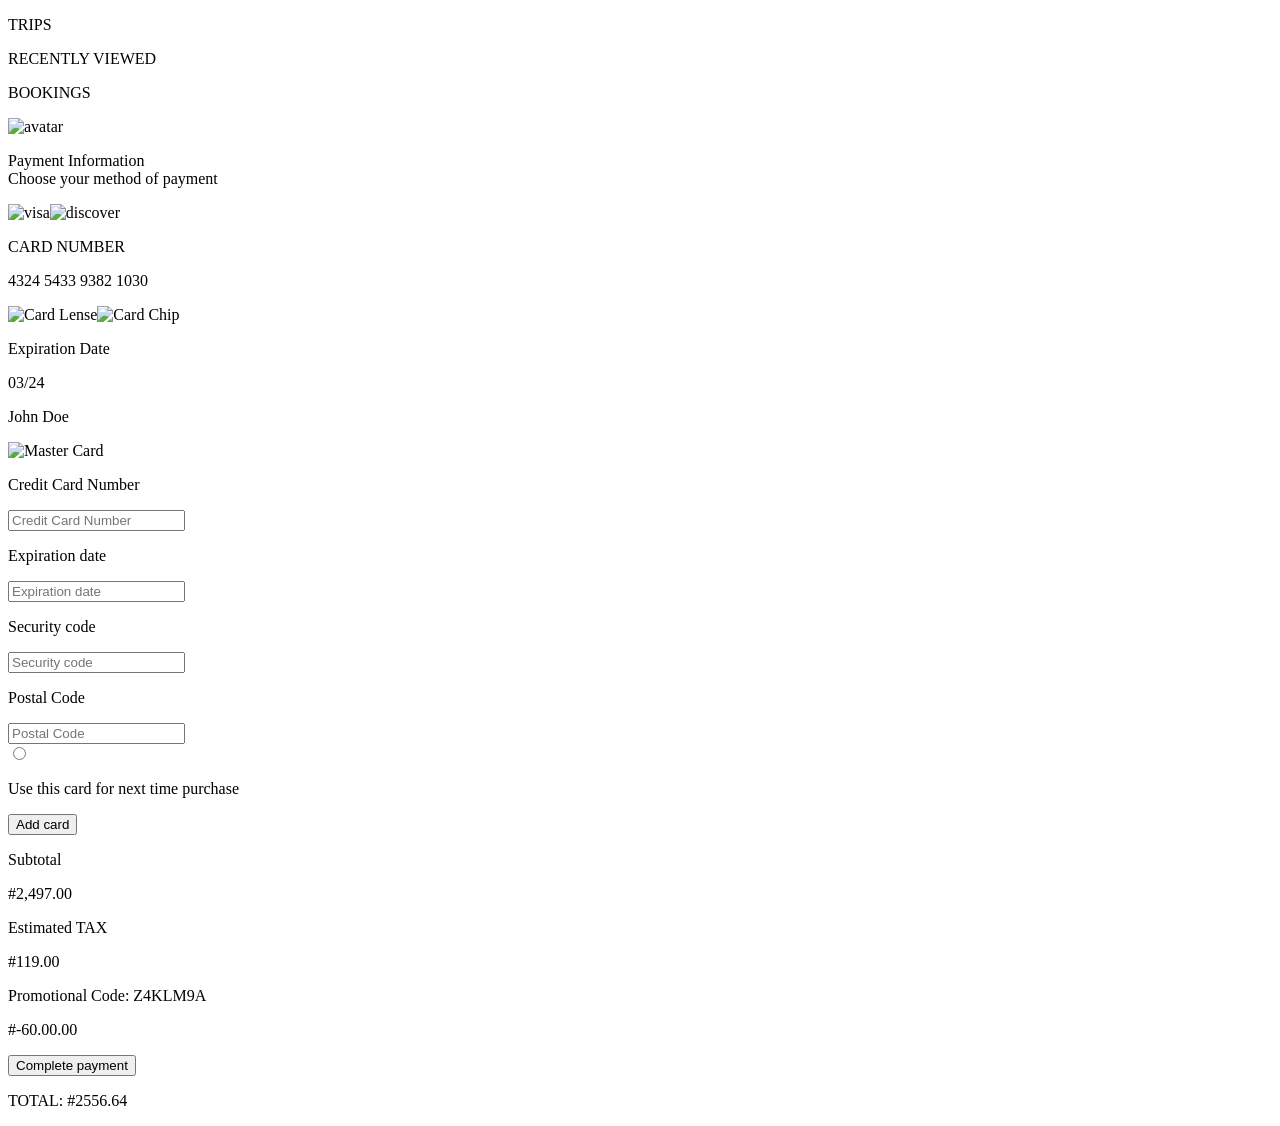
==== index.html @ 4fc75825 "Add files via upload" ====
<!DOCTYPE html>
<html lang="en">
  <head>
    <meta charset="UTF-8" />
    <meta http-equiv="X-UA-Compatible" content="IE=edge" />
    <meta name="viewport" content="width=device-width, initial-scale=1.0" />
    <link rel="stylesheet" href="style.css" />
    <script src="main.js" defer></script>
    <title>Assessment</title>
  </head>
  <body>
    <div class="container">
      <section class="header">
        <div class="headerLink">
          <p>TRIPS</p>
          <p>RECENTLY VIEWED</p>
          <p>BOOKINGS</p>
          <img src="./img/avatar.png" alt="avatar" />
        </div>
      </section>
      <section class="cardBody">
        <div class="cardBody-header">
          <p>
            Payment Information <br />
            <span>Choose your method of payment</span>
          </p>
          <div class="paymentMethod">
            <img src="./img/visa.jpg" alt="visa" /><img
              src="./img/discover.png"
              alt="discover"
            /><img src="./img/paypal.png" alt="" />
          </div>
        </div>
        <div class="cardBody-body">
          <div class="card">
            <p>CARD NUMBER</p>
            <p>4324 5433 9382 1030</p>
            <p class="halfCircle"></p>
            <div class="lense-chip">
                <img src="./img/lenses.png" alt="Card Lense" /><img src="./img/chip.png" alt="Card Chip" />
            </div>
            <p>Expiration Date</p>
            <p>03/24</p>
            <div class="cardBodyFooter">
              <p>John Doe</p>
              <img src="./img/masterCard.png" alt="Master Card" />
            </div>
          </div>
          <div class="cardDetails">
            <div class="groupInput">
                <div class="input-container">
                    <p>Credit Card Number</p>
                    <div class="inputContainer">
                      <input type="text" placeholder="Credit Card Number" />
                    </div>
                  </div>

              <div class="input-container">
                <p>Expiration date</p>
                <div class="inputContainer">
                  <input type="text" placeholder="Expiration date" />
                </div>
              </div>
            </div>
            <div class="groupInput">
              <div class="input-container">
                <p>Security code</p>
                <div class="inputContainer">
                  <input type="text" placeholder="Security code" />
                </div>
              </div>
              <div class="input-container">
                <p>Postal Code</p>
                <div class="inputContainer">
                  <input type="text" placeholder="Postal Code" />
                </div>
              </div>
            </div>
            <div class="option">
              <input type="radio" />
              <p>Use this card for next time purchase</p>
            </div>
            <button class="addCard">Add card</button>
          </div>
        </div>
      </section>
      <section class="cardFooter">
        <div>
          <p>Subtotal</p>
          <p>#2,497.00</p>
        </div>
        <div>
          <p>Estimated TAX</p>
          <p>#119.00</p>
        </div>
        <div>
          <p>Promotional Code: Z4KLM9A</p>
          <p>#-60.00.00</p>
        </div>
      </section>
      <section class="footer">
        <button class="completeBtn">Complete payment</button>
        <p>TOTAL: #2556.64</p>
      </section>
    </div>
  </body>
</html>
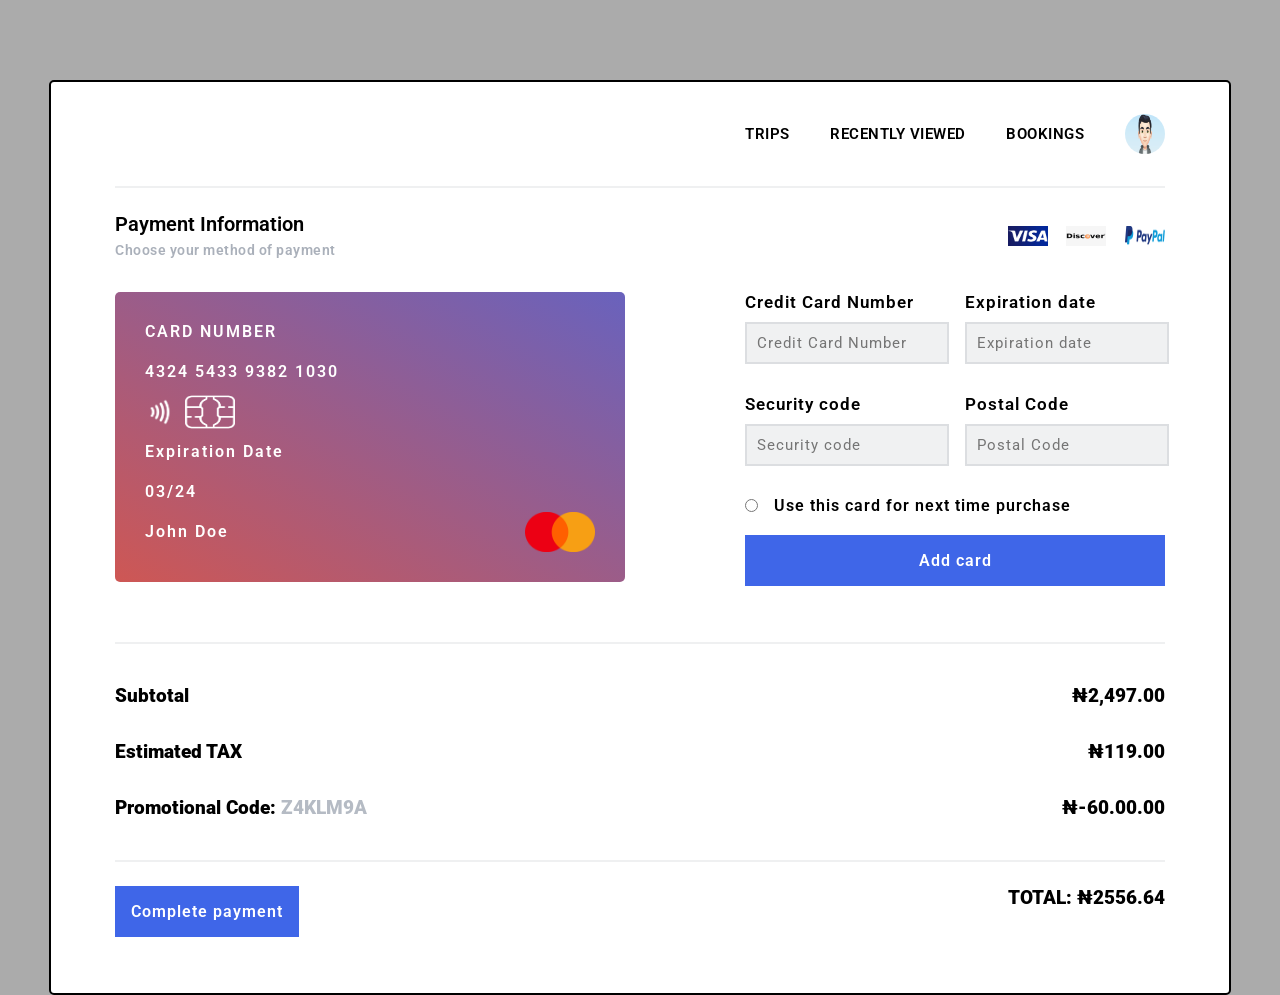
==== commit cc6f33e1: "Update index.html" ====
--- a/index.html
+++ b/index.html
@@ -37,7 +37,10 @@
             <p>4324 5433 9382 1030</p>
             <p class="halfCircle"></p>
             <div class="lense-chip">
-                <img src="./img/lenses.png" alt="Card Lense" /><img src="./img/chip.png" alt="Card Chip" />
+              <img src="./img/lenses.png" alt="Card Lense" /><img
+                src="./img/chip.png"
+                alt="Card Chip"
+              />
             </div>
             <p>Expiration Date</p>
             <p>03/24</p>
@@ -48,13 +51,12 @@
           </div>
           <div class="cardDetails">
             <div class="groupInput">
-                <div class="input-container">
-                    <p>Credit Card Number</p>
-                    <div class="inputContainer">
-                      <input type="text" placeholder="Credit Card Number" />
-                    </div>
-                  </div>
-
+              <div class="input-container">
+                <p>Credit Card Number</p>
+                <div class="inputContainer">
+                  <input type="text" placeholder="Credit Card Number" />
+                </div>
+              </div>
               <div class="input-container">
                 <p>Expiration date</p>
                 <div class="inputContainer">
@@ -80,27 +82,27 @@
               <input type="radio" />
               <p>Use this card for next time purchase</p>
             </div>
-            <button class="addCard">Add card</button>
+            <button class="addCardBtn">Add card</button>
           </div>
         </div>
       </section>
       <section class="cardFooter">
-        <div>
+        <div class="cardFooter-subtotal">
           <p>Subtotal</p>
-          <p>#2,497.00</p>
+          <p>&#8358;2,497.00</p>
         </div>
-        <div>
+        <div class="cardFooter-estimatedTax">
           <p>Estimated TAX</p>
-          <p>#119.00</p>
+          <p>&#8358;119.00</p>
         </div>
-        <div>
-          <p>Promotional Code: Z4KLM9A</p>
-          <p>#-60.00.00</p>
+        <div class="cardFooter-promotional">
+          <p>Promotional Code: <span>Z4KLM9A</span></p>
+          <p>&#8358;-60.00.00</p>
         </div>
       </section>
       <section class="footer">
         <button class="completeBtn">Complete payment</button>
-        <p>TOTAL: #2556.64</p>
+        <p>TOTAL: &#8358;2556.64</p>
       </section>
     </div>
   </body>
--- a/style.css
+++ b/style.css
@@ -0,0 +1,250 @@
+@import url("https://fonts.googleapis.com/css2?family=Oswald:wght@300&family=Roboto&display=swap");
+* {
+  margin: 0;
+  padding: 0;
+  font-family: Roboto;
+}
+
+.addCardBtn,
+.completeBtn {
+  background: #3f66e8;
+  border: none;
+  color: #fff;
+  cursor: pointer;
+  font-size: 16px;
+  font-weight: 600;
+  letter-spacing: 1px;
+  outline: none;
+  padding: 1rem;
+  transition: 0.2s ease all;
+}
+
+.addCardBtn:hover {
+  background: #4563c4;
+}
+
+body {
+  background-color: #ababab;
+  width: 100vw;
+  height: 100vh;
+}
+
+.card {
+  background-image: linear-gradient(to right top, #ce5754, #6962bd);
+  color: #fff;
+  width: 450px;
+  font-weight: 600;
+  height: 250px;
+  padding: 20px 30px;
+  border-radius: 5px;
+  line-height: 40px;
+  letter-spacing: 2px;
+}
+
+.cardBody {
+  border-top: 2px solid #eff0f1;
+  border-bottom: 2px solid #eff0f1;
+  padding: 1.5rem 0;
+}
+
+.cardBody-body {
+  display: flex;
+  justify-content: space-between;
+  align-items: flex-start;
+  margin: 2rem 0;
+}
+
+.cardBody-header {
+  display: flex;
+  justify-content: space-between;
+  align-items: center;
+}
+
+.cardBody-header p {
+  font-size: 20px;
+  font-weight: 600;
+}
+
+.cardBody-header span {
+  font-size: 0.9rem;
+  font-weight: normal;
+  letter-spacing: 0.5px;
+  font-weight: 600;
+  color: #aab0ba;
+}
+
+.cardBodyFooter {
+  display: flex;
+  justify-content: space-between;
+  align-items: center;
+}
+
+.cardFooter-subtotal,
+.cardFooter-estimatedTax,
+.cardFooter-promotional {
+  display: flex;
+  font-size: 1.2rem;
+  font-weight: 900;
+  justify-content: space-between;
+  line-height: 3.5rem;
+}
+
+.cardFooter-promotional span {
+  color: #b5bbc4;
+}
+
+.cardBodyFooter img {
+  width: 20px;
+  height: 25px;
+}
+
+.cardBodyFooter img {
+  width: 70px;
+  height: 40px;
+}
+.cardCircle {
+  background-color: #ffbf9d;
+  border-radius: 50% 50%;
+  width: 50px;
+  height: 50px;
+}
+
+.cardDetails {
+  display: flex;
+  flex-direction: column;
+  font-size: 17px;
+  font-weight: 600;
+  letter-spacing: 1px;
+  width: 40%;
+}
+
+.cardFooter {
+  border-bottom: 2px solid #eff0f1;
+  padding: 1.5rem 0;
+}
+
+.container {
+  background-color: #fff;
+  border: 2px solid #000;
+  border-radius: 5px;
+  margin: 5rem auto;
+  padding: 0 4rem;
+  width: 1050px;
+}
+
+.footer {
+  display: flex;
+  justify-content: space-between;
+  padding: 1.5rem 0;
+  margin-bottom: 2rem;
+}
+
+.footer p {
+  font-size: 1.2rem;
+  font-weight: 900;
+}
+
+.groupInput {
+  display: flex;
+  justify-content: space-between;
+  align-items: center;
+}
+
+.groupInput div:first-child {
+  margin-right: 20px;
+}
+
+.header {
+  display: flex;
+  justify-content: flex-end;
+  align-items: center;
+  font-size: 15px;
+  font-weight: 600;
+  letter-spacing: 0.5px;
+  /* margin: 3rem 0; */
+  /* background-color: red; */
+}
+
+.headerLink {
+  display: flex;
+  justify-content: space-between;
+  align-items: center;
+  width: 40%;
+  margin: 2rem 0;
+  /* background-color: red; */
+}
+
+.headerLink p,
+.headerLink img {
+  cursor: pointer;
+}
+
+.header img {
+  width: 40px;
+  height: 40px;
+  border-radius: 50% 50%;
+}
+
+.input-container {
+  margin-bottom: 30px;
+  width: 100%;
+}
+
+.input-container p {
+  margin-bottom: 10px;
+}
+
+.inputContainer {
+  background: #f0f1f2;
+  border: 2px solid #dcdee1;
+  width: 100%;
+}
+
+.inputContainer input[type="text"] {
+  width: 80%;
+  background: none;
+  border: none;
+  font-size: 15px;
+  outline: none;
+  padding: 10px;
+  letter-spacing: 1px;
+}
+
+.lense-chip {
+  display: flex;
+  align-items: center;
+}
+
+.lense-chip img:first-child {
+  width: 30px;
+  height: 30px;
+  margin-right: 10px;
+}
+
+.lense-chip img {
+  width: 50px;
+  height: 40px;
+}
+
+.option {
+  display: flex;
+  align-items: center;
+  margin-bottom: 20px;
+}
+
+.option p {
+  margin-left: 1rem;
+  font-size: 1rem;
+}
+
+.paymentMethod {
+  display: flex;
+  justify-content: space-between;
+  align-items: center;
+  width: 15%;
+}
+
+.paymentMethod img {
+  width: 40px;
+  height: 20px;
+}
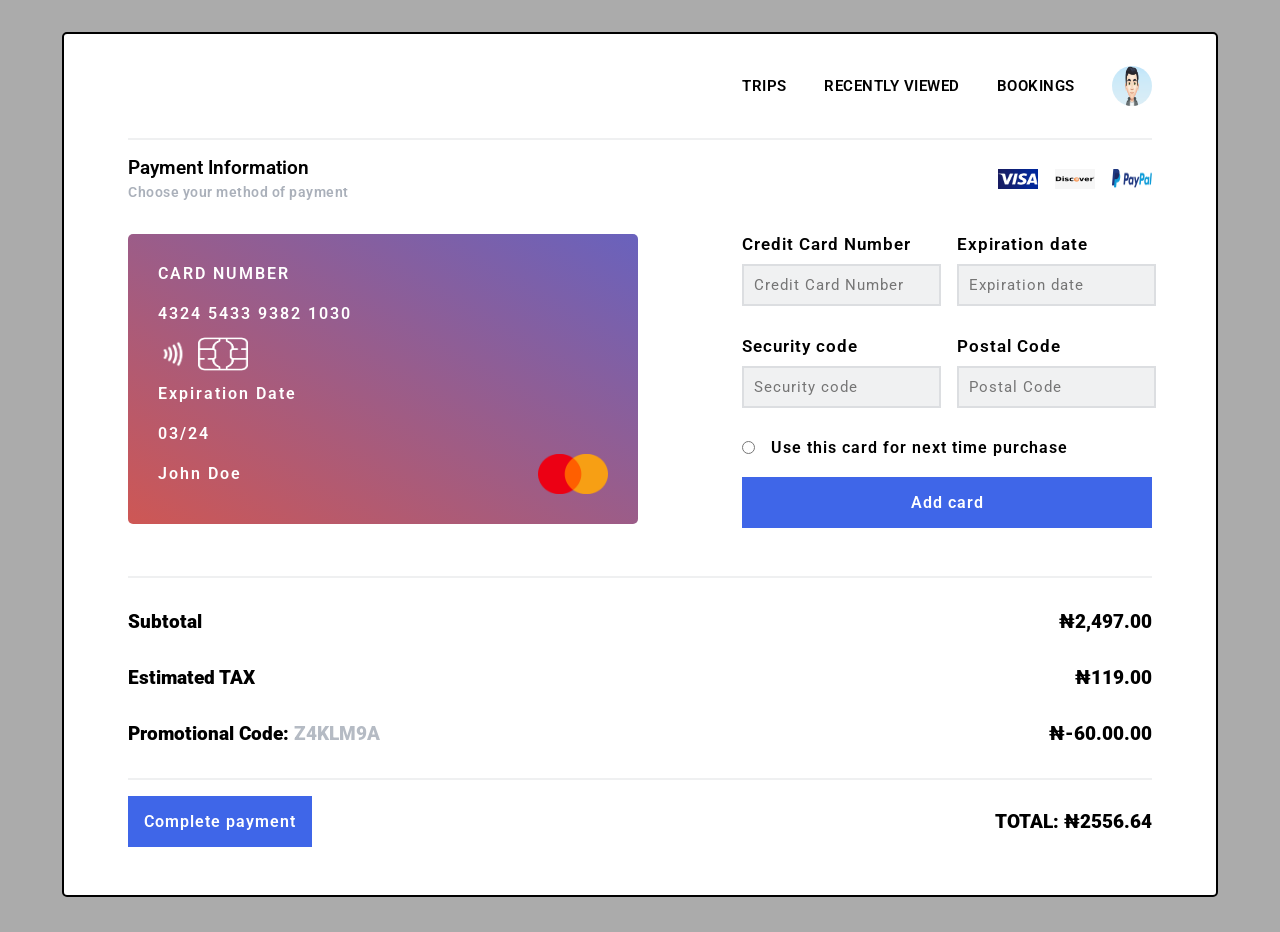
==== commit 4c3901ee: "initial commit" ====
--- a/index.html
+++ b/index.html
@@ -1,109 +1,108 @@
-<!DOCTYPE html>
-<html lang="en">
-  <head>
-    <meta charset="UTF-8" />
-    <meta http-equiv="X-UA-Compatible" content="IE=edge" />
-    <meta name="viewport" content="width=device-width, initial-scale=1.0" />
-    <link rel="stylesheet" href="style.css" />
-    <script src="main.js" defer></script>
-    <title>Assessment</title>
-  </head>
-  <body>
-    <div class="container">
-      <section class="header">
-        <div class="headerLink">
-          <p>TRIPS</p>
-          <p>RECENTLY VIEWED</p>
-          <p>BOOKINGS</p>
-          <img src="./img/avatar.png" alt="avatar" />
-        </div>
-      </section>
-      <section class="cardBody">
-        <div class="cardBody-header">
-          <p>
-            Payment Information <br />
-            <span>Choose your method of payment</span>
-          </p>
-          <div class="paymentMethod">
-            <img src="./img/visa.jpg" alt="visa" /><img
-              src="./img/discover.png"
-              alt="discover"
-            /><img src="./img/paypal.png" alt="" />
-          </div>
-        </div>
-        <div class="cardBody-body">
-          <div class="card">
-            <p>CARD NUMBER</p>
-            <p>4324 5433 9382 1030</p>
-            <p class="halfCircle"></p>
-            <div class="lense-chip">
-              <img src="./img/lenses.png" alt="Card Lense" /><img
-                src="./img/chip.png"
-                alt="Card Chip"
-              />
-            </div>
-            <p>Expiration Date</p>
-            <p>03/24</p>
-            <div class="cardBodyFooter">
-              <p>John Doe</p>
-              <img src="./img/masterCard.png" alt="Master Card" />
-            </div>
-          </div>
-          <div class="cardDetails">
-            <div class="groupInput">
-              <div class="input-container">
-                <p>Credit Card Number</p>
-                <div class="inputContainer">
-                  <input type="text" placeholder="Credit Card Number" />
-                </div>
-              </div>
-              <div class="input-container">
-                <p>Expiration date</p>
-                <div class="inputContainer">
-                  <input type="text" placeholder="Expiration date" />
-                </div>
-              </div>
-            </div>
-            <div class="groupInput">
-              <div class="input-container">
-                <p>Security code</p>
-                <div class="inputContainer">
-                  <input type="text" placeholder="Security code" />
-                </div>
-              </div>
-              <div class="input-container">
-                <p>Postal Code</p>
-                <div class="inputContainer">
-                  <input type="text" placeholder="Postal Code" />
-                </div>
-              </div>
-            </div>
-            <div class="option">
-              <input type="radio" />
-              <p>Use this card for next time purchase</p>
-            </div>
-            <button class="addCardBtn">Add card</button>
-          </div>
-        </div>
-      </section>
-      <section class="cardFooter">
-        <div class="cardFooter-subtotal">
-          <p>Subtotal</p>
-          <p>&#8358;2,497.00</p>
-        </div>
-        <div class="cardFooter-estimatedTax">
-          <p>Estimated TAX</p>
-          <p>&#8358;119.00</p>
-        </div>
-        <div class="cardFooter-promotional">
-          <p>Promotional Code: <span>Z4KLM9A</span></p>
-          <p>&#8358;-60.00.00</p>
-        </div>
-      </section>
-      <section class="footer">
-        <button class="completeBtn">Complete payment</button>
-        <p>TOTAL: &#8358;2556.64</p>
-      </section>
-    </div>
-  </body>
-</html>
+<!DOCTYPE html>
+<html lang="en">
+  <head>
+    <meta charset="UTF-8" />
+    <meta http-equiv="X-UA-Compatible" content="IE=edge" />
+    <meta name="viewport" content="width=device-width, initial-scale=1.0" />
+    <link rel="stylesheet" href="style.css" />
+    <script src="main.js" defer></script>
+    <title>Assessment</title>
+  </head>
+  <body>
+    <div class="container">
+      <section class="header">
+        <div class="headerLink">
+          <p>TRIPS</p>
+          <p>RECENTLY VIEWED</p>
+          <p>BOOKINGS</p>
+          <img src="./img/avatar.png" alt="avatar" />
+        </div>
+      </section>
+      <section class="cardBody">
+        <div class="cardBody-header">
+          <p>
+            Payment Information <br />
+            <span>Choose your method of payment</span>
+          </p>
+          <div class="paymentMethod">
+            <img src="./img/visa.jpg" alt="visa" /><img
+              src="./img/discover.png"
+              alt="discover"
+            /><img src="./img/paypal.png" alt="" />
+          </div>
+        </div>
+        <div class="cardBody-body">
+          <div class="card">
+            <p>CARD NUMBER</p>
+            <p>4324 5433 9382 1030</p>
+            <div class="lense-chip">
+              <img src="./img/lenses.png" alt="Card Lense" /><img
+                src="./img/chip.png"
+                alt="Card Chip"
+              />
+            </div>
+            <p>Expiration Date</p>
+            <p>03/24</p>
+            <div class="cardBodyFooter">
+              <p>John Doe</p>
+              <img src="./img/masterCard.png" alt="Master Card" />
+            </div>
+          </div>
+          <div class="cardDetails">
+            <div class="groupInput">
+              <div class="input-container">
+                <p>Credit Card Number</p>
+                <div class="inputContainer">
+                  <input type="text" placeholder="Credit Card Number" />
+                </div>
+              </div>
+              <div class="input-container">
+                <p>Expiration date</p>
+                <div class="inputContainer">
+                  <input type="text" placeholder="Expiration date" />
+                </div>
+              </div>
+            </div>
+            <div class="groupInput">
+              <div class="input-container">
+                <p>Security code</p>
+                <div class="inputContainer">
+                  <input type="text" placeholder="Security code" />
+                </div>
+              </div>
+              <div class="input-container">
+                <p>Postal Code</p>
+                <div class="inputContainer">
+                  <input type="text" placeholder="Postal Code" />
+                </div>
+              </div>
+            </div>
+            <div class="option">
+              <input type="radio" />
+              <p>Use this card for next time purchase</p>
+            </div>
+            <button class="addCardBtn">Add card</button>
+          </div>
+        </div>
+      </section>
+      <section class="cardFooter">
+        <div class="cardFooter-subtotal">
+          <p>Subtotal</p>
+          <p>&#8358;2,497.00</p>
+        </div>
+        <div class="cardFooter-estimatedTax">
+          <p>Estimated TAX</p>
+          <p>&#8358;119.00</p>
+        </div>
+        <div class="cardFooter-promotional">
+          <p>Promotional Code: <span>Z4KLM9A</span></p>
+          <p>&#8358;-60.00.00</p>
+        </div>
+      </section>
+      <section class="footer">
+        <button class="completeBtn">Complete payment</button>
+        <p>TOTAL: &#8358;2556.64</p>
+      </section>
+    </div>
+  </body>
+</html>
--- a/style.css
+++ b/style.css
@@ -1,250 +1,342 @@
-@import url("https://fonts.googleapis.com/css2?family=Oswald:wght@300&family=Roboto&display=swap");
-* {
-  margin: 0;
-  padding: 0;
-  font-family: Roboto;
-}
-
-.addCardBtn,
-.completeBtn {
-  background: #3f66e8;
-  border: none;
-  color: #fff;
-  cursor: pointer;
-  font-size: 16px;
-  font-weight: 600;
-  letter-spacing: 1px;
-  outline: none;
-  padding: 1rem;
-  transition: 0.2s ease all;
-}
-
-.addCardBtn:hover {
-  background: #4563c4;
-}
-
-body {
-  background-color: #ababab;
-  width: 100vw;
-  height: 100vh;
-}
-
-.card {
-  background-image: linear-gradient(to right top, #ce5754, #6962bd);
-  color: #fff;
-  width: 450px;
-  font-weight: 600;
-  height: 250px;
-  padding: 20px 30px;
-  border-radius: 5px;
-  line-height: 40px;
-  letter-spacing: 2px;
-}
-
-.cardBody {
-  border-top: 2px solid #eff0f1;
-  border-bottom: 2px solid #eff0f1;
-  padding: 1.5rem 0;
-}
-
-.cardBody-body {
-  display: flex;
-  justify-content: space-between;
-  align-items: flex-start;
-  margin: 2rem 0;
-}
-
-.cardBody-header {
-  display: flex;
-  justify-content: space-between;
-  align-items: center;
-}
-
-.cardBody-header p {
-  font-size: 20px;
-  font-weight: 600;
-}
-
-.cardBody-header span {
-  font-size: 0.9rem;
-  font-weight: normal;
-  letter-spacing: 0.5px;
-  font-weight: 600;
-  color: #aab0ba;
-}
-
-.cardBodyFooter {
-  display: flex;
-  justify-content: space-between;
-  align-items: center;
-}
-
-.cardFooter-subtotal,
-.cardFooter-estimatedTax,
-.cardFooter-promotional {
-  display: flex;
-  font-size: 1.2rem;
-  font-weight: 900;
-  justify-content: space-between;
-  line-height: 3.5rem;
-}
-
-.cardFooter-promotional span {
-  color: #b5bbc4;
-}
-
-.cardBodyFooter img {
-  width: 20px;
-  height: 25px;
-}
-
-.cardBodyFooter img {
-  width: 70px;
-  height: 40px;
-}
-.cardCircle {
-  background-color: #ffbf9d;
-  border-radius: 50% 50%;
-  width: 50px;
-  height: 50px;
-}
-
-.cardDetails {
-  display: flex;
-  flex-direction: column;
-  font-size: 17px;
-  font-weight: 600;
-  letter-spacing: 1px;
-  width: 40%;
-}
-
-.cardFooter {
-  border-bottom: 2px solid #eff0f1;
-  padding: 1.5rem 0;
-}
-
-.container {
-  background-color: #fff;
-  border: 2px solid #000;
-  border-radius: 5px;
-  margin: 5rem auto;
-  padding: 0 4rem;
-  width: 1050px;
-}
-
-.footer {
-  display: flex;
-  justify-content: space-between;
-  padding: 1.5rem 0;
-  margin-bottom: 2rem;
-}
-
-.footer p {
-  font-size: 1.2rem;
-  font-weight: 900;
-}
-
-.groupInput {
-  display: flex;
-  justify-content: space-between;
-  align-items: center;
-}
-
-.groupInput div:first-child {
-  margin-right: 20px;
-}
-
-.header {
-  display: flex;
-  justify-content: flex-end;
-  align-items: center;
-  font-size: 15px;
-  font-weight: 600;
-  letter-spacing: 0.5px;
-  /* margin: 3rem 0; */
-  /* background-color: red; */
-}
-
-.headerLink {
-  display: flex;
-  justify-content: space-between;
-  align-items: center;
-  width: 40%;
-  margin: 2rem 0;
-  /* background-color: red; */
-}
-
-.headerLink p,
-.headerLink img {
-  cursor: pointer;
-}
-
-.header img {
-  width: 40px;
-  height: 40px;
-  border-radius: 50% 50%;
-}
-
-.input-container {
-  margin-bottom: 30px;
-  width: 100%;
-}
-
-.input-container p {
-  margin-bottom: 10px;
-}
-
-.inputContainer {
-  background: #f0f1f2;
-  border: 2px solid #dcdee1;
-  width: 100%;
-}
-
-.inputContainer input[type="text"] {
-  width: 80%;
-  background: none;
-  border: none;
-  font-size: 15px;
-  outline: none;
-  padding: 10px;
-  letter-spacing: 1px;
-}
-
-.lense-chip {
-  display: flex;
-  align-items: center;
-}
-
-.lense-chip img:first-child {
-  width: 30px;
-  height: 30px;
-  margin-right: 10px;
-}
-
-.lense-chip img {
-  width: 50px;
-  height: 40px;
-}
-
-.option {
-  display: flex;
-  align-items: center;
-  margin-bottom: 20px;
-}
-
-.option p {
-  margin-left: 1rem;
-  font-size: 1rem;
-}
-
-.paymentMethod {
-  display: flex;
-  justify-content: space-between;
-  align-items: center;
-  width: 15%;
-}
-
-.paymentMethod img {
-  width: 40px;
-  height: 20px;
-}
+@import url("https://fonts.googleapis.com/css2?family=Oswald:wght@300&family=Roboto&display=swap");
+* {
+  margin: 0;
+  padding: 0;
+  font-family: Roboto;
+}
+
+.addCardBtn,
+.completeBtn {
+  background: #3f66e8;
+  border: none;
+  color: #fff;
+  cursor: pointer;
+  font-size: 16px;
+  font-weight: 600;
+  letter-spacing: 1px;
+  outline: none;
+  padding: 1rem;
+  transition: 0.2s ease all;
+}
+
+.addCardBtn:hover {
+  background: #4563c4;
+}
+
+body {
+  background-color: #ababab;
+  width: 100vw;
+  height: 100vh;
+  /* overflow: hidden; */
+}
+
+.card {
+  background-image: linear-gradient(to right top, #ce5754, #6962bd);
+  color: #fff;
+  width: 450px;
+  font-weight: 600;
+  height: 250px;
+  padding: 20px 30px;
+  border-radius: 5px;
+  line-height: 40px;
+  letter-spacing: 2px;
+}
+
+.cardBody {
+  border-top: 2px solid #eff0f1;
+  border-bottom: 2px solid #eff0f1;
+  padding: 1rem 0;
+}
+
+.cardBody-body {
+  display: flex;
+  justify-content: space-between;
+  align-items: flex-start;
+  margin: 2rem 0;
+}
+
+.cardBody-header {
+  display: flex;
+  justify-content: space-between;
+  align-items: center;
+}
+
+.cardBody-header p {
+  font-size: 1.2rem;
+  font-weight: 600;
+}
+
+.cardBody-header span {
+  font-size: 0.9rem;
+  font-weight: normal;
+  letter-spacing: 0.5px;
+  font-weight: 600;
+  color: #aab0ba;
+}
+
+.cardBodyFooter {
+  display: flex;
+  justify-content: space-between;
+  align-items: center;
+}
+
+.cardFooter-subtotal,
+.cardFooter-estimatedTax,
+.cardFooter-promotional {
+  display: flex;
+  font-size: 1.2rem;
+  font-weight: 900;
+  justify-content: space-between;
+  line-height: 3.5rem;
+}
+
+.cardFooter-promotional span {
+  color: #b5bbc4;
+}
+
+.cardBodyFooter img {
+  width: 20px;
+  height: 25px;
+}
+
+.cardBodyFooter img {
+  width: 70px;
+  height: 40px;
+}
+.cardCircle {
+  background-color: #ffbf9d;
+  border-radius: 50% 50%;
+  width: 50px;
+  height: 50px;
+}
+
+.cardDetails {
+  display: flex;
+  flex-direction: column;
+  font-size: 17px;
+  font-weight: 600;
+  letter-spacing: 1px;
+  width: 40%;
+}
+
+.cardFooter {
+  border-bottom: 2px solid #eff0f1;
+  padding: 1rem 0;
+}
+
+.container {
+  background-color: #fff;
+  border: 2px solid #000;
+  border-radius: 5px;
+  margin: 2rem auto;
+  padding: 0 4rem;
+  width: 50%;
+}
+
+.footer {
+  display: flex;
+  justify-content: space-between;
+  align-items: center;
+  padding: 1rem 0;
+  margin-bottom: 2rem;
+}
+
+.footer p {
+  font-size: 1.2rem;
+  font-weight: 900;
+}
+
+.groupInput {
+  display: flex;
+  justify-content: space-between;
+  align-items: center;
+}
+
+.groupInput div:first-child {
+  margin-right: 20px;
+}
+
+.header {
+  display: flex;
+  justify-content: flex-end;
+  align-items: center;
+  font-size: 15px;
+  font-weight: 600;
+  letter-spacing: 0.5px;
+  /* margin: 3rem 0; */
+  /* background-color: red; */
+}
+
+.headerLink {
+  display: flex;
+  justify-content: space-between;
+  align-items: center;
+  width: 40%;
+  margin: 2rem 0;
+  /* background-color: red; */
+}
+
+.headerLink p,
+.headerLink img {
+  cursor: pointer;
+}
+
+.header img {
+  width: 40px;
+  height: 40px;
+  border-radius: 50% 50%;
+}
+
+.input-container {
+  margin-bottom: 30px;
+  width: 100%;
+}
+
+.input-container p {
+  margin-bottom: 10px;
+}
+
+.inputContainer {
+  background: #f0f1f2;
+  border: 2px solid #dcdee1;
+  width: 100%;
+}
+
+.inputContainer input[type="text"] {
+  width: 80%;
+  background: none;
+  border: none;
+  font-size: 15px;
+  outline: none;
+  padding: 10px;
+  letter-spacing: 1px;
+}
+
+.lense-chip {
+  display: flex;
+  align-items: center;
+}
+
+.lense-chip img:first-child {
+  width: 30px;
+  height: 30px;
+  margin-right: 10px;
+}
+
+.lense-chip img {
+  width: 50px;
+  height: 40px;
+}
+
+.option {
+  display: flex;
+  align-items: center;
+  margin-bottom: 20px;
+}
+
+.option p {
+  margin-left: 1rem;
+  font-size: 1rem;
+}
+
+.paymentMethod {
+  display: flex;
+  justify-content: space-between;
+  align-items: center;
+  width: 15%;
+}
+
+.paymentMethod img {
+  width: 40px;
+  height: 20px;
+}
+
+
+@media screen and (max-width: 1812px) {
+  .container {
+    width: 70%;
+  }
+}
+
+@media screen and (max-width: 1294px) {
+  .container {
+    width: 80%;
+  }
+}
+
+@media screen and (max-width: 1130px) {
+  .container {
+    width: 50%;
+  }
+  .cardBody-body {
+flex-direction: column;
+  }
+  .headerLink {
+    display: flex;
+    justify-content: space-between;
+    align-items: center;
+    width: 100%;
+    margin: 2rem 0;
+  }
+  .paymentMethod {
+    width: 35%;
+  }
+  .cardDetails {
+    margin-top: 30px;
+    width: 100%;
+  }
+  .card {
+     width: 90%;
+  }
+}
+
+@media screen and (max-width: 856px) {
+  .container {
+    width: 70%;
+  }
+}
+
+@media screen and (max-width: 508px) {
+  .addCardBtn,
+.completeBtn {
+  font-size: 12px;
+}
+  .container {
+    /* padding: 0 4rem; */
+    width: 70%;
+  }
+  .card {
+    font-size: .8rem;
+    height: 230px;
+  }
+  .cardBody-header p {
+    font-size: 1rem;
+  }
+  
+  .cardBody-header span {
+    font-size: 0.6rem;
+  }
+  .cardDetails {
+    font-size: 14px;
+  }
+
+  .cardFooter p{
+    font-size: 1rem;
+  }
+
+  .cardFooter-promotional span {
+    font-size: .9rem;
+  }
+
+  .footer p {
+    font-size: .9rem;
+  }
+  
+  .header {
+    font-size: 13px;
+  }
+
+  .option p {
+    font-size: .9rem;
+  }
+}
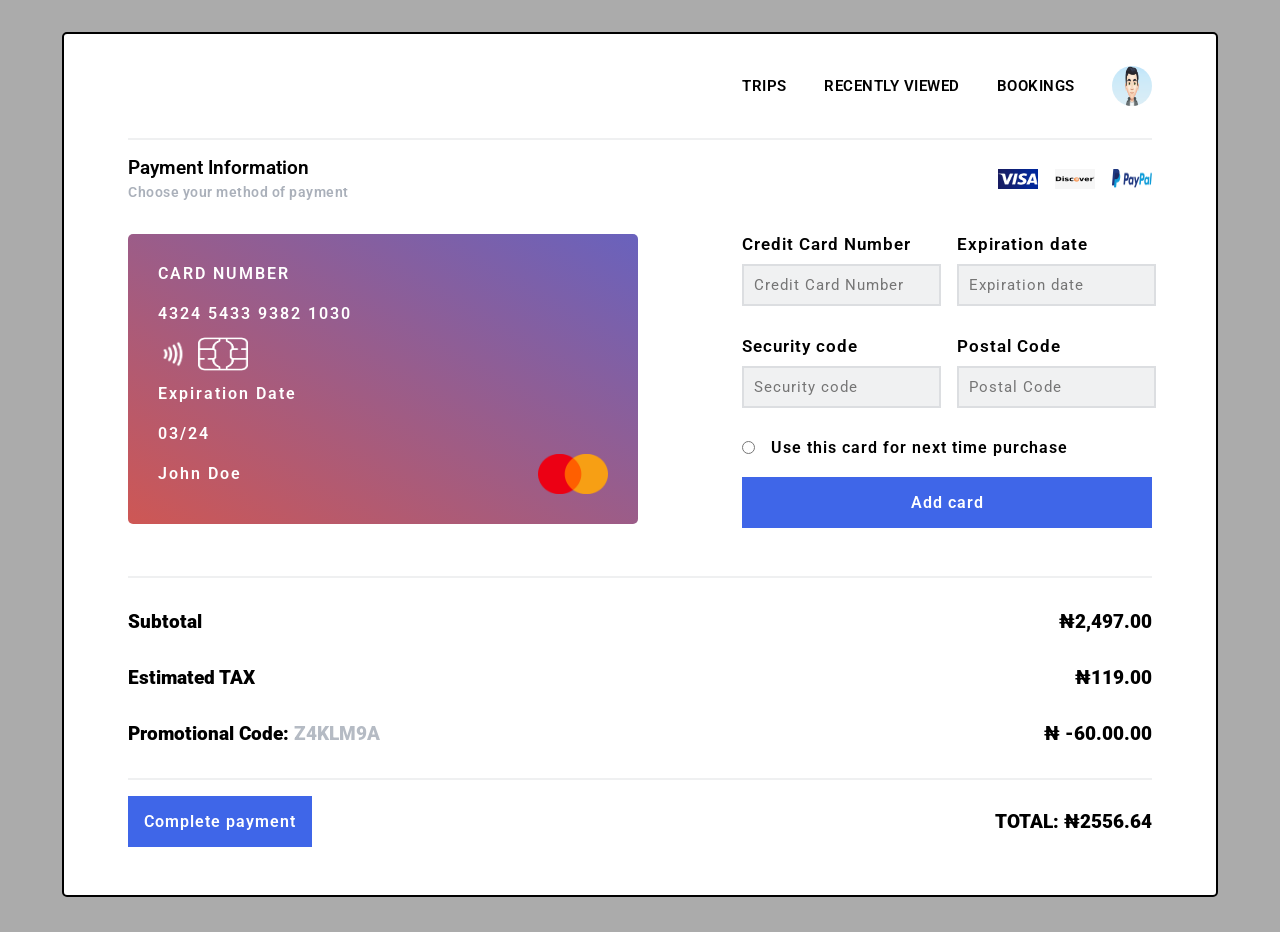
==== commit 79c8ee1f: "third commit" ====
--- a/index.html
+++ b/index.html
@@ -96,7 +96,7 @@
         </div>
         <div class="cardFooter-promotional">
           <p>Promotional Code: <span>Z4KLM9A</span></p>
-          <p>&#8358;-60.00.00</p>
+          <p>&#8358; -60.00.00</p>
         </div>
       </section>
       <section class="footer">
--- a/style.css
+++ b/style.css
@@ -19,7 +19,8 @@
   transition: 0.2s ease all;
 }
 
-.addCardBtn:hover {
+.addCardBtn:hover,
+.completeBtn:hover {
   background: #4563c4;
 }
 
@@ -27,7 +28,6 @@
   background-color: #ababab;
   width: 100vw;
   height: 100vh;
-  /* overflow: hidden; */
 }
 
 .card {
@@ -102,12 +102,6 @@
 .cardBodyFooter img {
   width: 70px;
   height: 40px;
-}
-.cardCircle {
-  background-color: #ffbf9d;
-  border-radius: 50% 50%;
-  width: 50px;
-  height: 50px;
 }
 
 .cardDetails {
@@ -163,8 +157,6 @@
   font-size: 15px;
   font-weight: 600;
   letter-spacing: 0.5px;
-  /* margin: 3rem 0; */
-  /* background-color: red; */
 }
 
 .headerLink {
@@ -173,7 +165,6 @@
   align-items: center;
   width: 40%;
   margin: 2rem 0;
-  /* background-color: red; */
 }
 
 .headerLink p,
@@ -251,7 +242,6 @@
   height: 20px;
 }
 
-
 @media screen and (max-width: 1812px) {
   .container {
     width: 70%;
@@ -269,7 +259,7 @@
     width: 50%;
   }
   .cardBody-body {
-flex-direction: column;
+    flex-direction: column;
   }
   .headerLink {
     display: flex;
@@ -286,7 +276,7 @@
     width: 100%;
   }
   .card {
-     width: 90%;
+    width: 90%;
   }
 }
 
@@ -298,21 +288,20 @@
 
 @media screen and (max-width: 508px) {
   .addCardBtn,
-.completeBtn {
-  font-size: 12px;
-}
-  .container {
-    /* padding: 0 4rem; */
+  .completeBtn {
+    font-size: 12px;
+  }
+  .container {
     width: 70%;
   }
   .card {
-    font-size: .8rem;
+    font-size: 0.8rem;
     height: 230px;
   }
   .cardBody-header p {
     font-size: 1rem;
   }
-  
+
   .cardBody-header span {
     font-size: 0.6rem;
   }
@@ -320,23 +309,23 @@
     font-size: 14px;
   }
 
-  .cardFooter p{
+  .cardFooter p {
     font-size: 1rem;
   }
 
   .cardFooter-promotional span {
-    font-size: .9rem;
+    font-size: 0.9rem;
   }
 
   .footer p {
-    font-size: .9rem;
-  }
-  
+    font-size: 0.9rem;
+  }
+
   .header {
     font-size: 13px;
   }
 
   .option p {
-    font-size: .9rem;
-  }
-}+    font-size: 0.9rem;
+  }
+}
